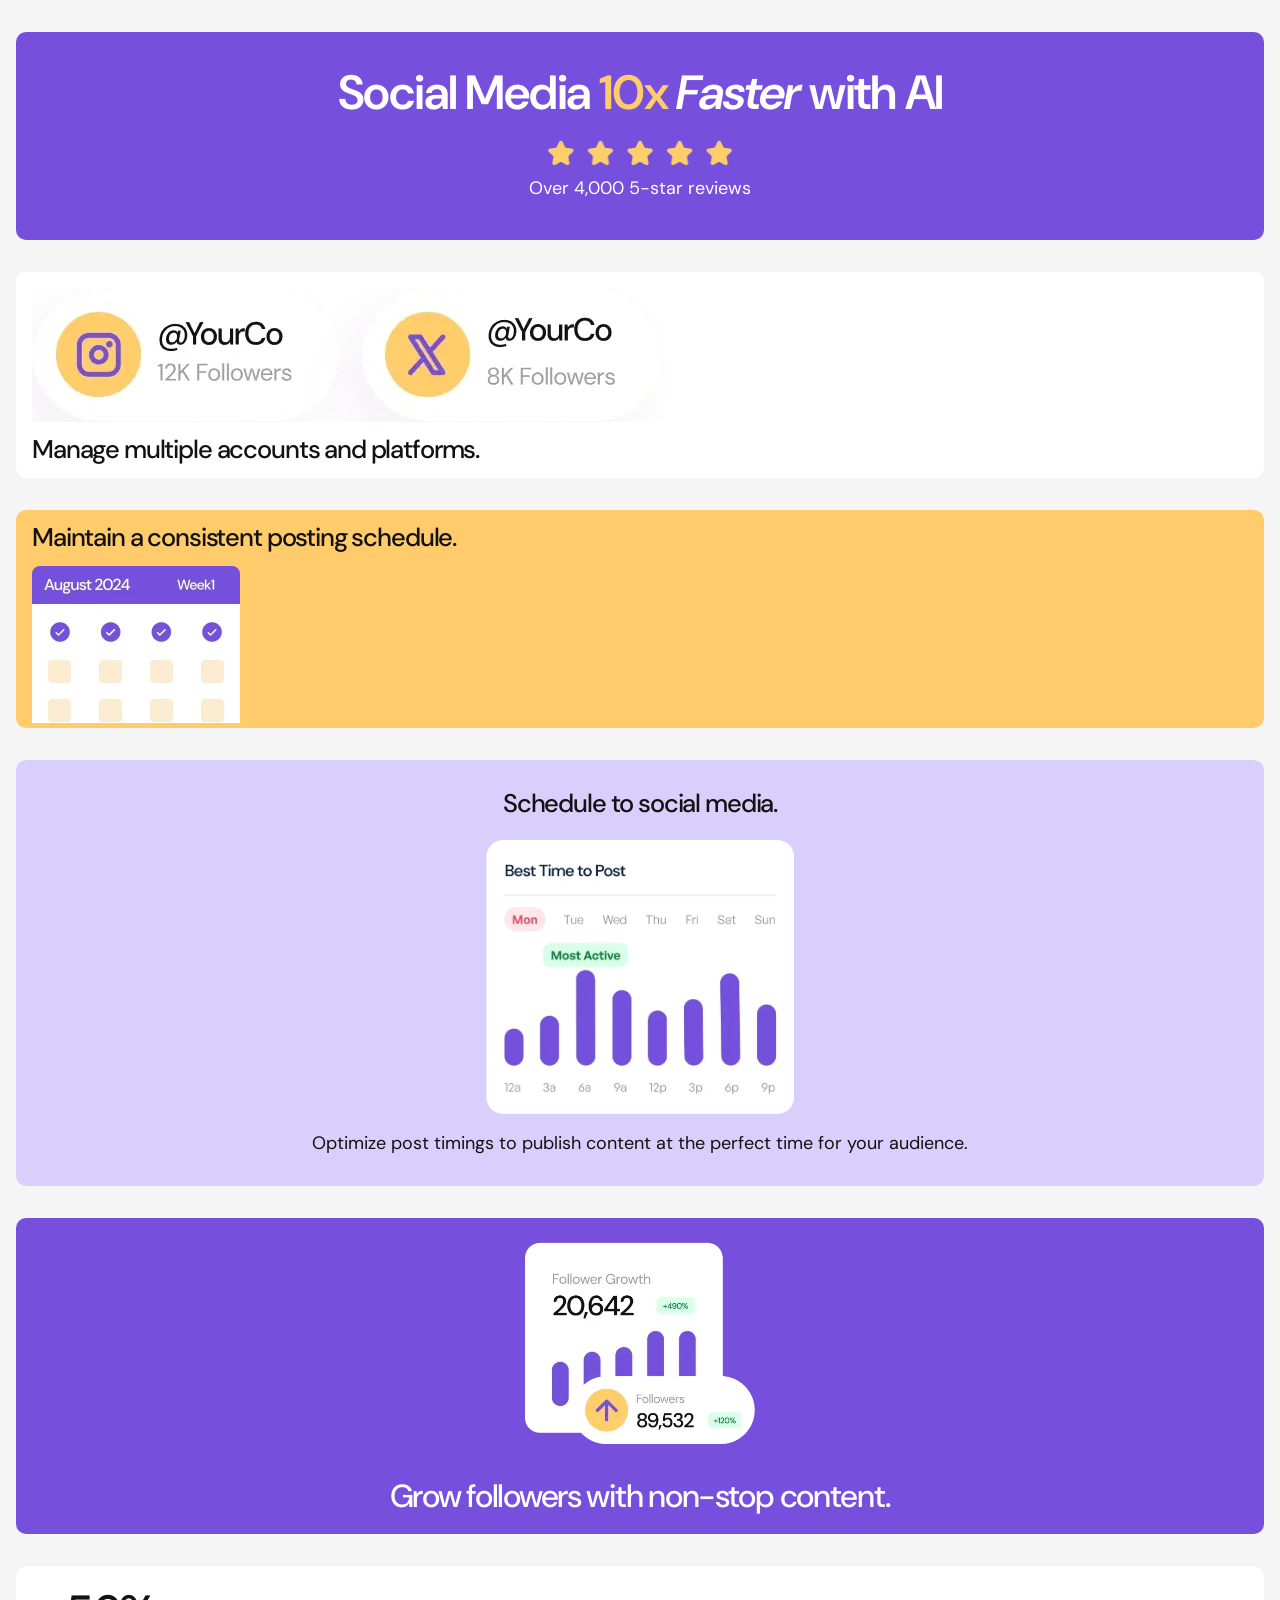
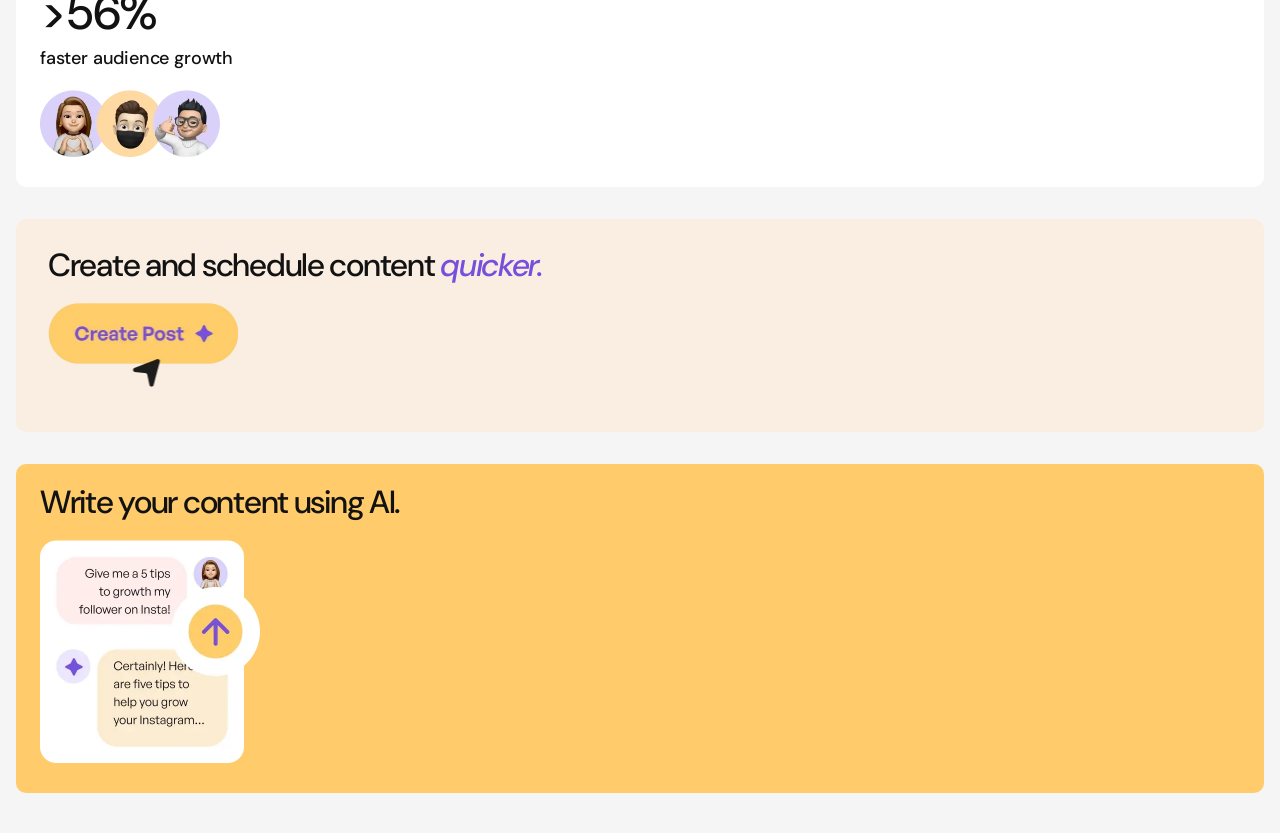
==== bento-grid-main/index.html @ 7ade571e "Mobile styles" ====
<!DOCTYPE html>
<html lang="en">

<head>
  <meta charset="UTF-8">
  <meta name="viewport" content="width=device-width, initial-scale=1.0">
  <link rel="icon" type="image/png" sizes="32x32" href="./assets/images/favicon-32x32.png">
  <link rel="stylesheet" href="style.css">
  <title>Frontend Mentor | Bento grid</title>
</head>

<body>
  <header class="visually-hidden">
    <h1>Bento Grid</h1>
  </header>
  <main class="grid">
    <section class="section section--purple-500 center">
      <h2 class="section-title section-title--xl">Social Media <span class="accent-yellow">10x</span> <em>Faster</em>
        with AI</h2>
      <img src="assets/images/illustration-five-stars.webp" alt="">
      <p>Over 4,000 5-star reviews</p>
    </section>
    <section class="section section--white">
      <img src="assets/images/illustration-multiple-platforms.webp" alt="">
      <h2 class="section-title">Manage multiple accounts and platforms.</h2>
    </section>
    <section class="section section--yellow-500">
      <h2 class="section-title">Maintain a consistent posting schedule.</h2>
      <img src="assets/images/illustration-consistent-schedule.webp" alt="">
    </section>
    <section class="section section--purple-100 center">
      <h2 class="section-title">Schedule to social media.</h2>
      <img src="assets/images/illustration-schedule-posts.webp" alt="">
      <p>Optimize post timings to publish content at the perfect time
        for your audience.</p>
    </section>
    <section class="section section--purple-500 center">
      <img src="assets/images/illustration-grow-followers.webp" alt="">
      <h2 class="section-title section-title--l">Grow followers with non-stop content.</h2>
    </section>
    <section class="section section--white">
      <h2 class="section-title section-title--s"><span class="font-figure">>56%</span> faster audience growth</h2>
      <img src="assets/images/illustration-audience-growth.webp" alt="">
    </section>
    <section class="section section--yellow-100">
      <h2 class="section-title section-title--l">Create and schedule content <em class="accent-purple">quicker.</em></h2>
      <img src="assets/images/illustration-create-post.webp" alt="">
    </section>
    <section class="section section--yellow-500">
      <h2 class="section-title section-title--l">Write your content using AI.</h2>
      <img src="assets/images/illustration-ai-content.webp" alt="">
    </section>
  </main>
  <footer class="visually-hidden">
    Challenge by <a href="https://www.frontendmentor.io?ref=challenge">Frontend Mentor</a>.
    Coded by <a href="#">Your Name Here</a>.
  </footer>
</body>

</html>
---- bento-grid-main/style.css ----
@font-face {
    font-family: 'DM Sans';
    src: url('assets/fonts/DMSans-VariableFont_opsz,wght.ttf') format('truetype-variations');
    font-weight: 100 1000;
    font-style: normal;
}

@font-face {
    font-family: 'DM Sans';
    src: url('assets/fonts/DMSans-Italic-VariableFont_opsz,wght.ttf') format('truetype-variations');
    font-weight: 100 1000;
    font-style: italic;
}

/** Resets and variables */
:root {
    box-sizing: border-box;

    --clr-purple-100: hsl(254, 88%, 90%);
    --clr-purple-500: hsl(256, 67%, 59%);
    --clr-yellow-100: hsl(31, 66%, 93%);
    --clr-yellow-500: hsl(39, 100%, 71%);
    --clr-white: hsl(0, 0%, 100%);
    --clr-black: hsl(0, 0%, 7%);
    --clr-gray: hsl(0, 0%, 96%);

    --gap-16: 16px;
    --gap-24: 24px;
    --gap-32: 32px;
    --gap-40: 40px;
    --gap-56: 56px;
}

*,
*::before,
*::after {
    box-sizing: inherit;
}

body,
h1,
h2,
p {
    margin: 0;
}

a {
    color: inherit;
    text-decoration: none;
}

img {
    object-fit: cover;
}

/** Typography */
body {
    font-family: 'DM Sans', sans-serif;
    font-size: 1.125rem;
}

.center {
    text-align: center;
}

.accent-purple {
    color: var(--clr-purple-500);
}

.accent-yellow {
    color: var(--clr-yellow-500);
}

.section-title {
    font-size: 1.6rem;
    font-weight: 500;
    line-height: 0.95;
    letter-spacing: -0.045em;
}

.section-title--s {
    font-size: 1.125rem;
    letter-spacing: -0.01em;
}

.section-title--l {
    font-size: 2rem;
    line-height: 0.875;
    letter-spacing: -0.04em;
}

.section-title--xl {
    font-size: 3rem;
    font-weight: 600;
    line-height: 0.875;
    letter-spacing: -0.025em;
    margin-bottom: 0.5em;
}

.section--purple-100 {
    color: var(--clr-black);
    background-color: var(--clr-purple-100);
}

.section--purple-500 {
    color: var(--clr-white);
    background-color: var(--clr-purple-500);
}

.section--white {
    color: var(--clr-black);
    background-color: var(--clr-white);
}

.section--yellow-100 {
    color: var(--clr-black);
    background-color: var(--clr-yellow-100);
}

.section--yellow-500 {
    color: var(--clr-black);
    background-color: var(--clr-yellow-500);
}

/** Layout */
body {
    background-color: var(--clr-gray);
}

.grid {
    display: grid;
    grid-template-columns: var(--gap-16) 1fr var(--gap-16);
    row-gap: var(--gap-32);
    margin-block: 2rem 2.5rem;
}

.grid>* {
    grid-column: 2 / -2;
}

.section {
    border-radius: 10px;
    position: relative;
    overflow: hidden;
}

.section:nth-child(1) {
    padding: var(--gap-40);

    img {
        width: 190px;
    }
}

.section:nth-child(2) {
    padding: var(--gap-16);

    .section-title {
        margin-top: 0.4em;
    }

    img {
        max-width: 100%;
    }
}

.section:nth-child(3) {
    min-height: 13.625rem;
    padding-top: var(--gap-16);
    padding-inline: var(--gap-16);

    .section-title {
        margin-bottom: 0.6em;
    }

    img {
        position: absolute;
        max-width: 208px;
    }
}

.section:nth-child(4) {
    padding-block: var(--gap-32);
    padding-inline: var(--gap-16);

    .section-title {
        margin-bottom: 0.9em;
    }

    img {
        max-width: 308px;
    }

    p {
        margin-top: 0.75em;
        line-height: 1.1;
    }
}

.section:nth-child(5) {
    padding-block: var(--gap-24);
    padding-inline: var(--gap-56);

    .section-title {
        margin-top: 1em;
    }

    img {
        max-width: 230px;
    }
}

.section:nth-child(6) {
    padding: var(--gap-24);

    .section-title {
        margin-bottom: 1.25em;
    }

    .font-figure {
        margin-bottom: 0.3em;
    }

    img {
        max-width: 180px;
    }
}

.section:nth-child(7) {
    padding: var(--gap-32);

    .section-title {
        margin-bottom: 0.75em;
    }

    img {
        max-width: 190px;
    }
}

.section:nth-child(8) {
    padding: var(--gap-24);

    .section-title {
        margin-bottom: 0.75em;
    }

    img {
        max-width: 220px;
    }
}

/** Utilities */
.font-figure {
    display: flex;
    align-items: center;
    font-size: 3rem;
}

.visually-hidden {
    position: absolute;
    width: 1px;
    height: 1px;
    padding: 0;
    margin: -1px;
    overflow: hidden;
    clip: rect(0, 0, 0, 0);
    white-space: nowrap;
    border: 0;
}
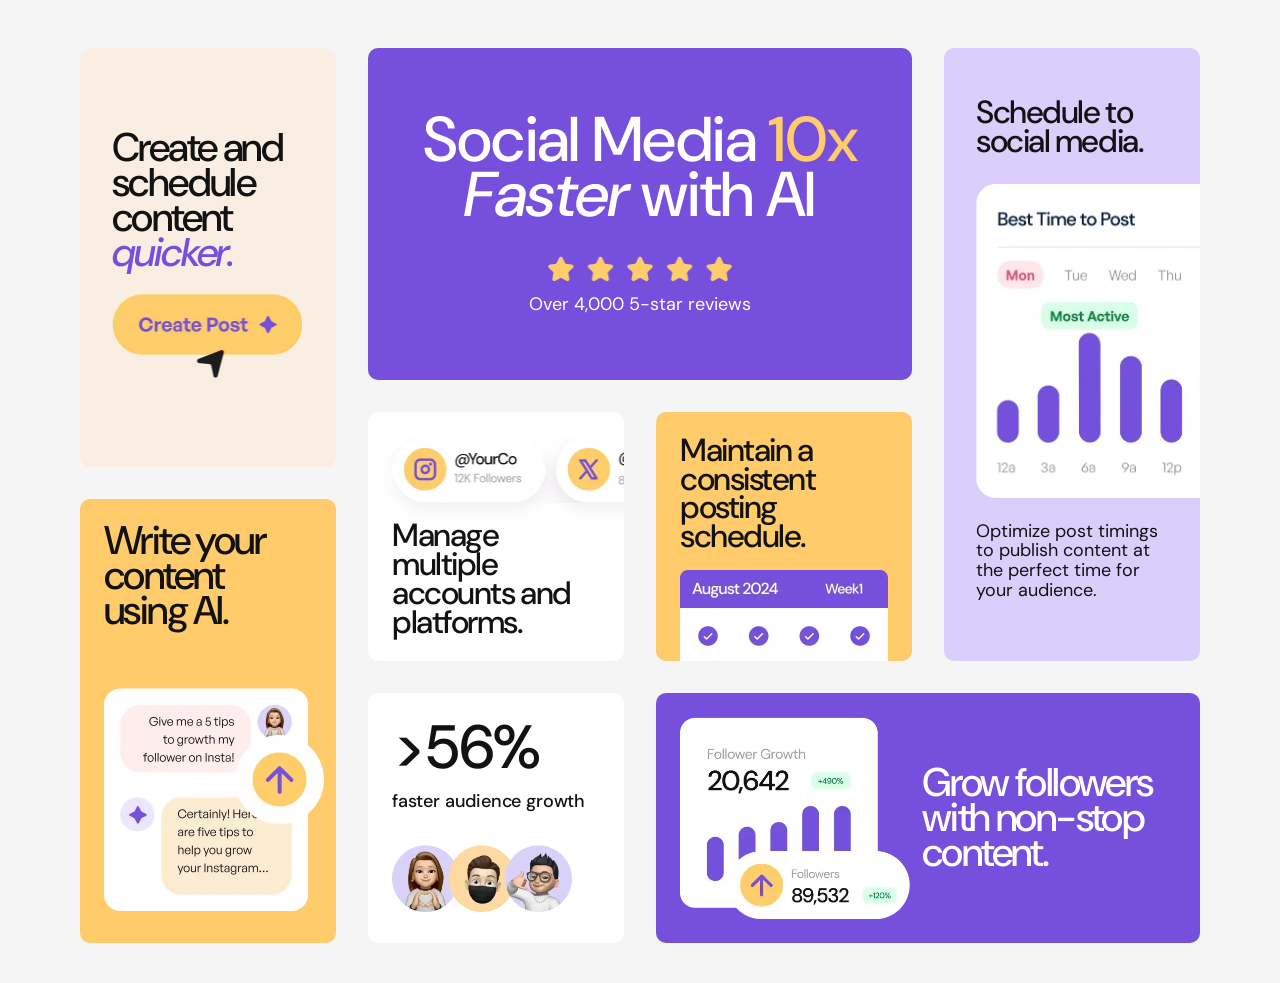
==== commit 2d5e6782: "Desktop styles" ====
--- a/bento-grid-main/index.html
+++ b/bento-grid-main/index.html
@@ -13,42 +13,45 @@
   <header class="visually-hidden">
     <h1>Bento Grid</h1>
   </header>
-  <main class="grid">
-    <section class="section section--purple-500 center">
-      <h2 class="section-title section-title--xl">Social Media <span class="accent-yellow">10x</span> <em>Faster</em>
-        with AI</h2>
-      <img src="assets/images/illustration-five-stars.webp" alt="">
-      <p>Over 4,000 5-star reviews</p>
-    </section>
-    <section class="section section--white">
-      <img src="assets/images/illustration-multiple-platforms.webp" alt="">
-      <h2 class="section-title">Manage multiple accounts and platforms.</h2>
-    </section>
-    <section class="section section--yellow-500">
-      <h2 class="section-title">Maintain a consistent posting schedule.</h2>
-      <img src="assets/images/illustration-consistent-schedule.webp" alt="">
-    </section>
-    <section class="section section--purple-100 center">
-      <h2 class="section-title">Schedule to social media.</h2>
-      <img src="assets/images/illustration-schedule-posts.webp" alt="">
-      <p>Optimize post timings to publish content at the perfect time
-        for your audience.</p>
-    </section>
-    <section class="section section--purple-500 center">
-      <img src="assets/images/illustration-grow-followers.webp" alt="">
-      <h2 class="section-title section-title--l">Grow followers with non-stop content.</h2>
-    </section>
-    <section class="section section--white">
-      <h2 class="section-title section-title--s"><span class="font-figure">>56%</span> faster audience growth</h2>
-      <img src="assets/images/illustration-audience-growth.webp" alt="">
-    </section>
-    <section class="section section--yellow-100">
-      <h2 class="section-title section-title--l">Create and schedule content <em class="accent-purple">quicker.</em></h2>
-      <img src="assets/images/illustration-create-post.webp" alt="">
-    </section>
-    <section class="section section--yellow-500">
-      <h2 class="section-title section-title--l">Write your content using AI.</h2>
-      <img src="assets/images/illustration-ai-content.webp" alt="">
+  <main class="main">
+    <section class="grid">
+      <section class="section section--purple-500 center">
+        <h2 class="section-title section-title--xl">Social Media <span class="accent-yellow">10x</span> <em>Faster</em>
+          with AI</h2>
+        <img src="assets/images/illustration-five-stars.webp" alt="">
+        <p>Over 4,000 5-star reviews</p>
+      </section>
+      <section class="section section--white">
+        <img src="assets/images/illustration-multiple-platforms.webp" alt="">
+        <h2 class="section-title">Manage multiple accounts and platforms.</h2>
+      </section>
+      <section class="section section--yellow-500">
+        <h2 class="section-title">Maintain a consistent posting schedule.</h2>
+        <img src="assets/images/illustration-consistent-schedule.webp" alt="">
+      </section>
+      <section class="section section--purple-100">
+        <h2 class="section-title">Schedule to social media.</h2>
+        <img src="assets/images/illustration-schedule-posts.webp" alt="">
+        <p>Optimize post timings to publish content at the perfect time
+          for your audience.</p>
+      </section>
+      <section class="section section--purple-500">
+        <img src="assets/images/illustration-grow-followers.webp" alt="">
+        <h2 class="section-title section-title--l">Grow followers with non-stop content.</h2>
+      </section>
+      <section class="section section--white">
+        <h2 class="section-title section-title--s"><span class="font-figure">>56%</span> faster audience growth</h2>
+        <img src="assets/images/illustration-audience-growth.webp" alt="">
+      </section>
+      <section class="section section--yellow-100">
+        <h2 class="section-title section-title--l">Create and schedule content <em class="accent-purple">quicker.</em>
+        </h2>
+        <img src="assets/images/illustration-create-post.webp" alt="">
+      </section>
+      <section class="section section--yellow-500">
+        <h2 class="section-title section-title--l">Write your content using AI.</h2>
+        <img src="assets/images/illustration-ai-content.webp" alt="">
+      </section>
     </section>
   </main>
   <footer class="visually-hidden">
--- a/bento-grid-main/style.css
+++ b/bento-grid-main/style.css
@@ -24,11 +24,14 @@
     --clr-black: hsl(0, 0%, 7%);
     --clr-gray: hsl(0, 0%, 96%);
 
+    --gap-12: 12px;
     --gap-16: 16px;
     --gap-24: 24px;
     --gap-32: 32px;
     --gap-40: 40px;
+    --gap-50: 50px;
     --gap-56: 56px;
+    --gap-64: 64px;
 }
 
 *,
@@ -72,10 +75,14 @@
 }
 
 .section-title {
-    font-size: 1.6rem;
+    font-size: clamp(1.6rem, calc(1.2rem + 1.707vw), 2rem);
     font-weight: 500;
     line-height: 0.95;
     letter-spacing: -0.045em;
+
+    @media (min-width: 768px) {
+        line-height: 0.9em;
+    }
 }
 
 .section-title--s {
@@ -84,17 +91,15 @@
 }
 
 .section-title--l {
-    font-size: 2rem;
+    font-size: clamp(2rem, calc(1.500rem + 2.133vw), 2.5rem);
     line-height: 0.875;
     letter-spacing: -0.04em;
 }
 
 .section-title--xl {
-    font-size: 3rem;
-    font-weight: 600;
+    font-size: clamp(3rem, calc(2rem + 4.267vw), 3.95rem);
     line-height: 0.875;
-    letter-spacing: -0.025em;
-    margin-bottom: 0.5em;
+    letter-spacing: -0.01em;
 }
 
 .section--purple-100 {
@@ -127,18 +132,57 @@
     background-color: var(--clr-gray);
 }
 
+.main {
+    display: grid;
+    place-items: center;
+    min-height: 100svh;
+    margin-top: 1rem;
+}
+
 .grid {
     display: grid;
-    grid-template-columns: var(--gap-16) 1fr var(--gap-16);
+    grid-template-columns: var(--gap-16) minmax(0, 1fr) var(--gap-16);
+    grid-template-areas:
+        ". one ."
+        ". two ."
+        ". three ."
+        ". four ."
+        ". five ."
+        ". six ."
+        ". seven ."
+        ". eight .";
     row-gap: var(--gap-32);
     margin-block: 2rem 2.5rem;
-}
-
-.grid>* {
-    grid-column: 2 / -2;
+
+
+}
+
+@media (min-width: 768px) {
+    .grid {
+        grid-template-columns:
+            minmax(var(--gap-16), 1fr) repeat(4, minmax(0, 256px)) minmax(var(--gap-16), 1fr);
+        grid-template-areas:
+            ". one one two two ."
+            ". three three four four ."
+            ". five five six six ."
+            ". seven seven eight eight .";
+        gap: var(--gap-32);
+    }
+}
+
+@media (min-width: 1000px) {
+    .grid {
+        grid-template-areas:
+            ". seven one one four ."
+            ". seven two three four ."
+            ". eight two three four ."
+            ". eight six five five .";
+        grid-template-rows: auto 55px auto auto;
+    }
 }
 
 .section {
+    padding: var(--gap-24);
     border-radius: 10px;
     position: relative;
     overflow: hidden;
@@ -147,9 +191,15 @@
 .section:nth-child(1) {
     padding: var(--gap-40);
 
+    .section-title {
+        margin-bottom: 0.5em;
+    }
+
     img {
         width: 190px;
     }
+
+    grid-area: one;
 }
 
 .section:nth-child(2) {
@@ -160,8 +210,12 @@
     }
 
     img {
-        max-width: 100%;
-    }
+        max-width: 315px;
+        border-radius: 9999px;
+        filter: drop-shadow(0 0.5rem 0.5rem hsla(0, 0%, 0%, 0.05));
+    }
+
+    grid-area: two;
 }
 
 .section:nth-child(3) {
@@ -177,76 +231,133 @@
         position: absolute;
         max-width: 208px;
     }
+
+    grid-area: three;
 }
 
 .section:nth-child(4) {
-    padding-block: var(--gap-32);
-    padding-inline: var(--gap-16);
+    padding: var(--gap-32) var(--gap-16);
+    text-align: center;
 
     .section-title {
         margin-bottom: 0.9em;
     }
 
     img {
-        max-width: 308px;
+        height: clamp(275px, calc(259.155px + 4.225vw), 320px);
     }
 
     p {
-        margin-top: 0.75em;
+        margin-top: 1em;
         line-height: 1.1;
     }
+
+    grid-area: four;
+
+    @media (min-width: 768px) {
+        text-align: initial;
+    }
 }
 
 .section:nth-child(5) {
-    padding-block: var(--gap-24);
+    display: flex;
+    flex-direction: column;
+    gap: var(--gap-32);
     padding-inline: var(--gap-56);
-
-    .section-title {
-        margin-top: 1em;
-    }
+    text-align: center;
 
     img {
         max-width: 230px;
     }
+
+    grid-area: five;
+
+    @media (min-width: 768px) {
+        flex-direction: row;
+        gap: var(--gap-12);
+        align-items: center;
+        text-align: initial;
+    }
 }
 
 .section:nth-child(6) {
-    padding: var(--gap-24);
-
-    .section-title {
-        margin-bottom: 1.25em;
+    .section-title {
+        margin-bottom: 1.5em;
     }
 
     .font-figure {
         margin-bottom: 0.3em;
+        line-height: 1;
     }
 
     img {
         max-width: 180px;
     }
+
+    grid-area: six;
+
+    @media (min-width: 768px) {
+        .section-title {
+            margin-bottom: 2em;
+        }
+
+        .font-figure {
+            margin-bottom: 0.25em;
+        }
+    }
 }
 
 .section:nth-child(7) {
+    display: flex;
+    flex-direction: column;
+    gap: var(--gap-24);
     padding: var(--gap-32);
 
+    img {
+        max-width: 190px;
+    }
+
+    grid-area: seven;
+
+    @media (min-width: 768px) {
+        justify-content: center;
+    }
+}
+
+.section:nth-child(8) {
     .section-title {
         margin-bottom: 0.75em;
     }
 
     img {
-        max-width: 190px;
-    }
-}
-
-.section:nth-child(8) {
-    padding: var(--gap-24);
-
-    .section-title {
-        margin-bottom: 0.75em;
-    }
-
-    img {
         max-width: 220px;
+    }
+
+    grid-area: eight;
+
+    @media (min-width: 768px) {
+        .section-title {
+            margin-bottom: 1.5em;
+        }
+    }
+}
+
+@media (min-width: 768px) {
+
+    .section:nth-child(1) {
+        padding-block: var(--gap-64);
+    }
+
+    .section:nth-child(4) {
+        padding-block: var(--gap-50);
+        padding-inline: var(--gap-32);
+    }
+
+    .section:nth-child(2),
+    .section:nth-child(3),
+    .section:nth-child(5),
+    .section:nth-child(6) {
+        padding: var(--gap-24);
     }
 }
 
@@ -254,7 +365,7 @@
 .font-figure {
     display: flex;
     align-items: center;
-    font-size: 3rem;
+    font-size: clamp(2.8rem, calc(2.377rem + 1.803vw), 4rem);
 }
 
 .visually-hidden {
